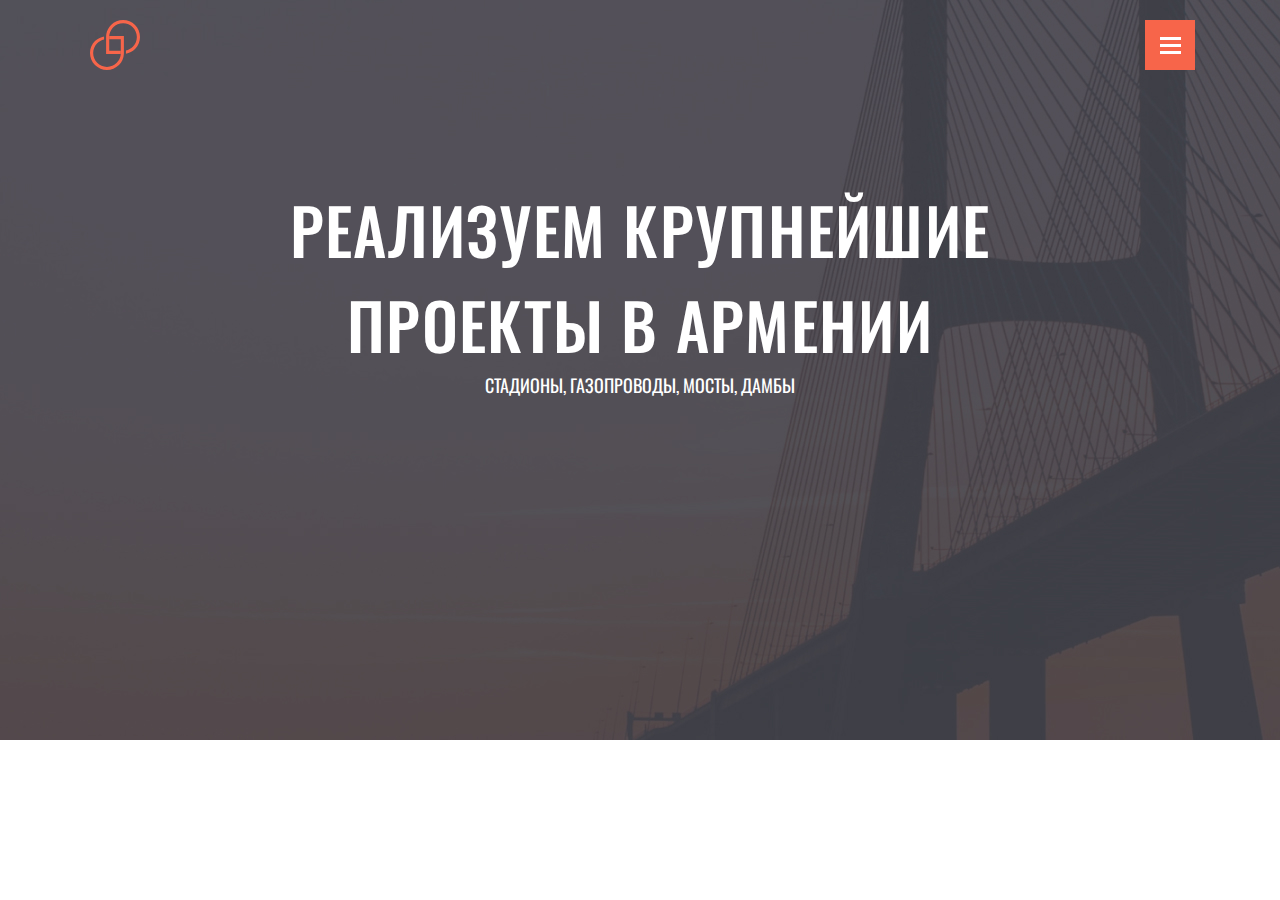
==== progect2/index.html @ 23e39723 "add week 6" ====
<!DOCTYPE html>
<html lang="en">
  <head>
    <meta charset="UTF-8" />
    <meta http-equiv="X-UA-Compatible" content="IE=edge" />
    <meta name="viewport" content="width=device-width, initial-scale=1.0" />
    <link rel="stylesheet" href="./css/style.css" />
    <link rel="stylesheet" href="./css/normalize.css" />
    <title>Site</title>
  </head>
  <body>
    <header class="header">
    <div class="container">
    <div class="header__title">
    <img src="./assets/logo.svg" alt="logo" class="logo">
    <button class="burger">
        <span class="burger__line"></span>
        <span class="burger__line"></span>
        <span class="burger__line"></span>
    </button>
    </div>
    <h1 class="h1">Реализуем крупнейшие проекты в Армении</h1>
    <h4 class="h4">Стадионы, газопроводы, мосты, дамбы</h4>
    </div>
</header>
  </body>
</html>
---- progect2/css/style.css ----
@import url('https://fonts.googleapis.com/css2?family=Open+Sans&family=Oswald:wght@400;500;700&display=swap');
html {
    box-sizing: border-box
}
*, *::before, ::after {
    box-sizing: inherit;
}
body {
    margin: 0; 
    font-family: 'Oswald', sans-serif;
    font-weight: 400;
}
.container {
    max-width: 1110px;
    margin: 0 auto;
}
:root {
    --accent-color: #F7654A;
    --dark-color: #404149;
    --gray-color: #999999;
    --white-color: #FFFFFF;
    background-color: ;
}
.text-h2 {
    font-family: 'Oswald', sans-serif;
    font-weight: 500;
    font-size: 36px;
    text-transform: uppercase;
}
.text-h3 {
    font-family: 'Oswald', sans-serif;
    font-weight: 500;
    font-size: 24px;
}
.text-h4 {
    font-family: 'Oswald', sans-serif;
    font-weight: 500;
    font-size: 21px;
}
.text-p {
    font-family: 'Open Sans', sans-serif;
    font-size: 16px;  
}
.text-p-rewiews {
    font-family: 'Open Sans', sans-serif;
    font-size: 14px;
    line-height: 21px; 
}
.header {
    min-height: 740px;
    background-image: url(../assets/first.jpg);
}
.header__title {
    padding-top: 20px;
    margin-bottom: 112px;
display: flex;
justify-content: space-between;
align-items: flex-end;
}
.logo {
    width: 60px;
    height: 50px;
}
.burger {
    width: 50px;
    height: 50px;
    cursor: pointer;
    padding: 0;
    background-color: #F7654A;
    border: none;
    display: flex;
    flex-direction: column;
    justify-content: center;
    align-items: center;
}
.burger__line {
    display: block;
    width: 21px;
    height: 3px;
    background-color: #FFFFFF;
    margin-bottom: 4px;
}
.burger__line:last-child {
    margin-bottom: 0;
}
.h1 {
    font-weight: 500;
    font-size: 64px;
    line-height: 95px;
text-align: center;
letter-spacing: 0.02em;
text-transform: uppercase;
max-width: 734px;
margin: 0 auto;
color: #FFFFFF;
}
.h4 {
font-style: 400;
font-weight: 400;
font-size: 18px;
line-height: 27px;
text-align: center;
text-transform: uppercase;
color: #FFFFFF;
margin: 0 auto;
}
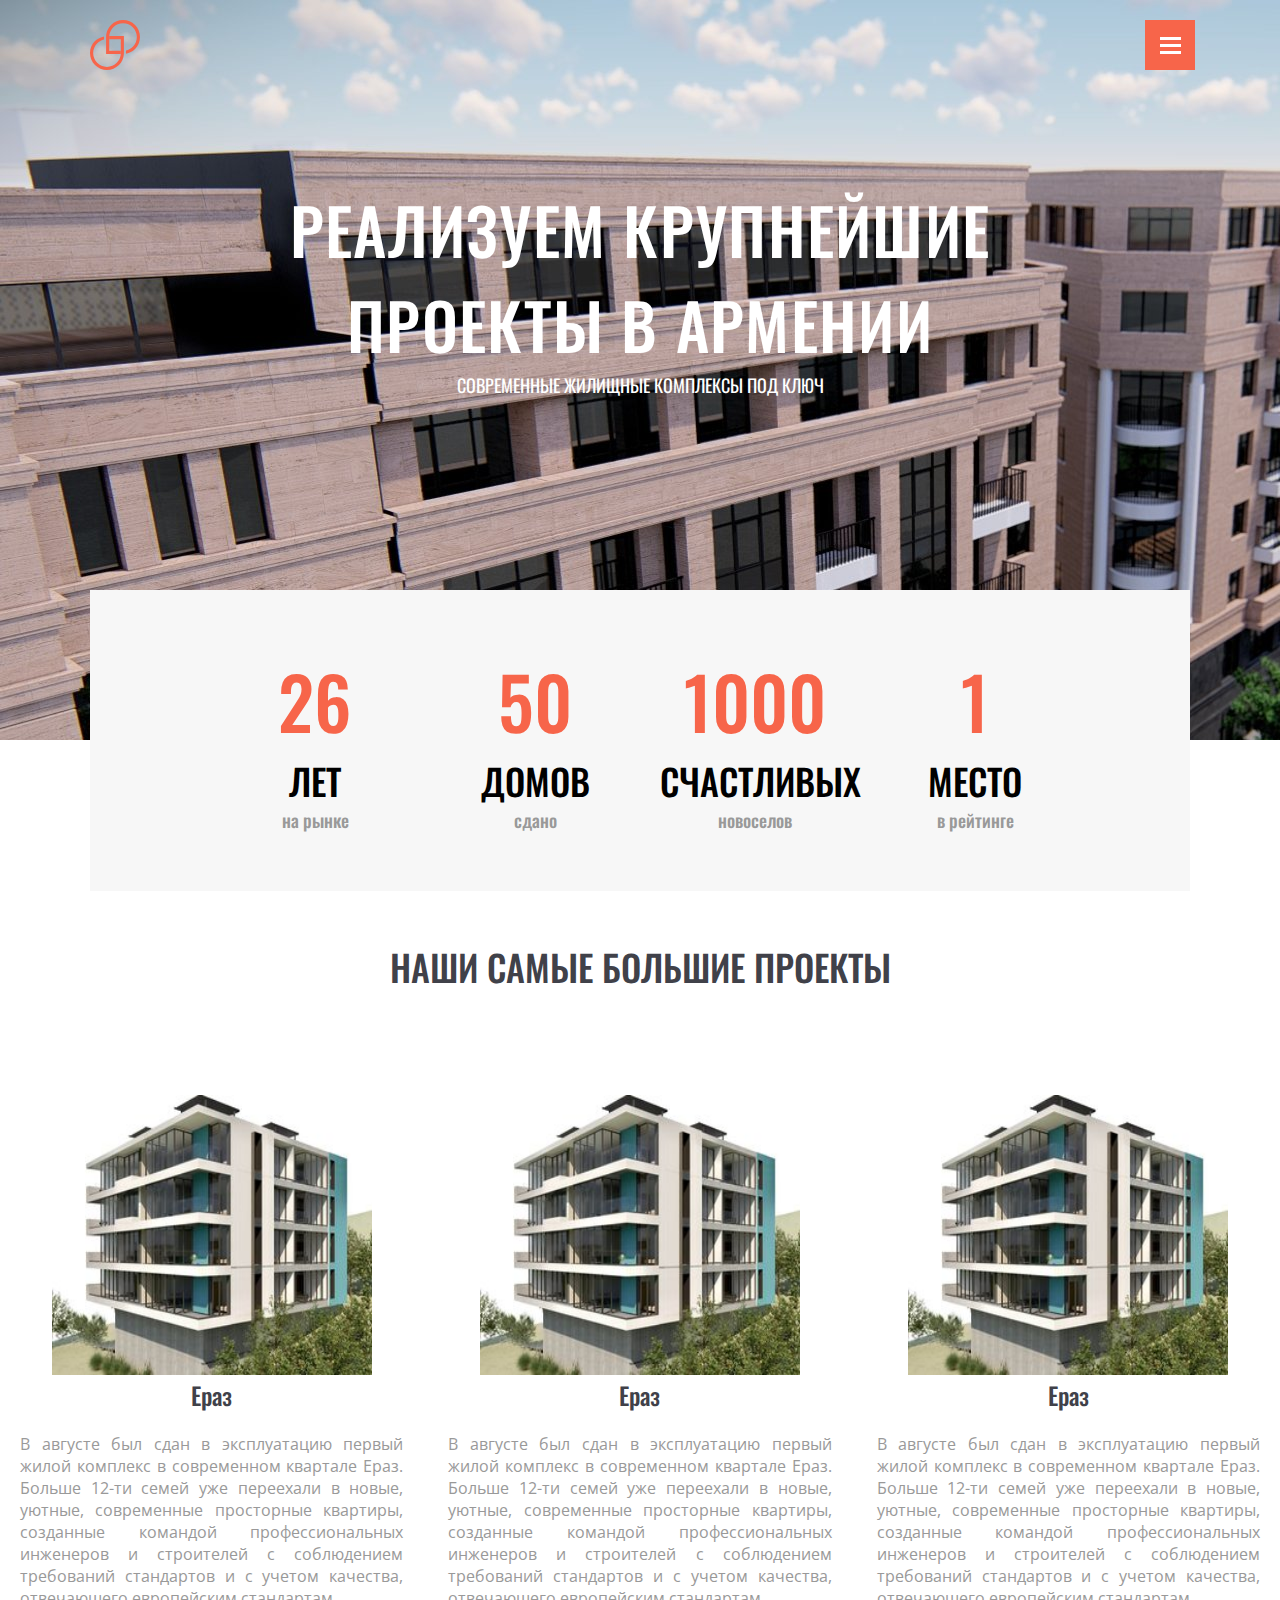
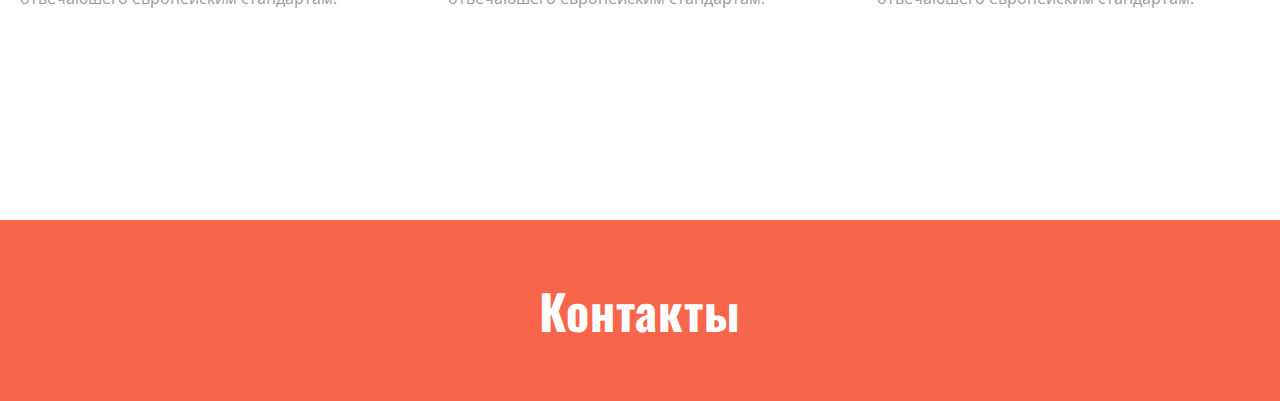
==== commit 5a576b84: "update part1 and part2" ====
--- a/progect2/index.html
+++ b/progect2/index.html
@@ -20,8 +20,58 @@
     </button>
     </div>
     <h1 class="h1">Реализуем крупнейшие проекты в Армении</h1>
-    <h4 class="h4">Стадионы, газопроводы, мосты, дамбы</h4>
+    <h4 class="h4">Современные жилищные комплексы под ключ</h4>
     </div>
 </header>
+<section class="about">
+  <div class="info">
+    <div class="container">
+      <div class="about__grid">
+        <div class="about__grid-item">
+          <h4 class="about__h4">26</h4>
+          <h5 class="about__h5">лет</h5>
+          <p class="about__p">на рынке</p>
+        </div>
+          <div class="about__grid-item">
+            <h4 class="about__h4">50</h4>
+            <h5 class="about__h5">домов</h5>
+            <p class="about__p">сдано</p>
+            </div>
+            <div class="about__grid-item">
+              <h4 class="about__h4">1000</h4>
+              <h5 class="about__h5">счастливых</h5>
+              <p class="about__p">новоселов</p>
+            </div>
+              <div class="about__grid-item">
+                <h4 class="about__h4">1</h4>
+                <h5 class="about__h5">место</h5>
+                <p class="about__p">в рейтинге</p>
+        </div>
+    </div>
+</div>
+  </div>
+
+  <div class="container__house">
+<h2 class="h2-header">Наши самые большие проекты</h2>
+<div class="house__grid-item">
+  <img src="../progect2/assets/zklittle.jpg" alt="house" class="img1">
+  <h3 class="h3">Ераз</h3>
+  <p class="text-p">В августе был сдан в эксплуатацию первый жилой комплекс в современном квартале Ераз. Больше 12-ти семей уже переехали в новые, уютные, современные просторные квартиры, созданные командой профессиональных инженеров и строителей с соблюдением требований стандартов и с учетом качества, отвечаюшего европейским стандартам.</p>
+</div>
+<div class="house__grid-item">
+  <img src="../progect2/assets/zklittle.jpg" alt="house" class="img1">
+  <h3 class="h3">Ераз</h3>
+  <p class="text-p">В августе был сдан в эксплуатацию первый жилой комплекс в современном квартале Ераз. Больше 12-ти семей уже переехали в новые, уютные, современные просторные квартиры, созданные командой профессиональных инженеров и строителей с соблюдением требований стандартов и с учетом качества, отвечаюшего европейским стандартам.</p>
+</div>
+<div class="house__grid-item">
+  <img src="../progect2/assets/zklittle.jpg" alt="house" class="img1">
+  <h3 class="h3">Ераз</h3>
+  <p class="text-p">В августе был сдан в эксплуатацию первый жилой комплекс в современном квартале Ераз. Больше 12-ти семей уже переехали в новые, уютные, современные просторные квартиры, созданные командой профессиональных инженеров и строителей с соблюдением требований стандартов и с учетом качества, отвечаюшего европейским стандартам.</p>
+</div>
+  </div>
+</section>
+<footer class="footer">
+  <h4 class="h4-footer">Контакты</h4>
+</footer>
   </body>
 </html>
--- a/progect2/css/style.css
+++ b/progect2/css/style.css
@@ -4,6 +4,11 @@
 }
 *, *::before, ::after {
     box-sizing: inherit;
+}
+h1, h2, h3, h4, h5, h6, p {
+    padding: 0;
+    margin: 0;
+
 }
 body {
     margin: 0; 
@@ -48,7 +53,9 @@
 }
 .header {
     min-height: 740px;
-    background-image: url(../assets/first.jpg);
+    background-image: url(../assets/zk.jpg);
+    /*opacity: 0.8;
+        filter: alpha(opacity=80); /*для IE8 и более ранних версий*/
 }
 .header__title {
     padding-top: 20px;
@@ -104,3 +111,120 @@
 color: #FFFFFF;
 margin: 0 auto;
 }
+.about {
+min-height: 1080px;
+position: relative;
+}
+.info {
+    position: absolute;
+    transform: translateX(-50%);
+    top: -150px;
+    left: 50%;
+    max-width: 1100px;
+    min-height: 300px;
+    width: 100%;
+    padding: 57px 130px;
+    background-color: #f7f7f7;
+}
+.about__grid {
+    display: grid;
+    grid-template-columns: repeat(4, 1fr);
+    justify-items: center;
+    gap: 30px;
+}
+.about__grid-item {
+    text-align: center;
+    width: 190px;
+}
+.about__h4 {
+    font-family: 'Oswald';
+font-style: normal;
+font-weight: 500;
+font-size: 72px;
+line-height: 107px;
+text-align: center;
+text-transform: uppercase;
+color: #F7654A;
+}
+.about__h5 {
+    font-family: 'Oswald';
+font-style: normal;
+font-weight: 500;
+font-size: 36px;
+line-height: 53px;
+text-align: center;
+text-transform: uppercase;
+}
+.about__p {
+    font-family: 'Oswald';
+font-style: normal;
+font-weight: 500;
+font-size: 18px;
+line-height: 27px;
+text-align: center;
+color: #999999;
+}
+/* тут должны быть настройки под media запрос */
+.container__house {
+    display: grid;
+    text-align: center;
+    padding-top: 200px;
+    grid-template-columns: 1fr 1f 1f;
+    grid-template-rows: 150px 350px auto 350px ;
+  grid-gap: 5px;
+}
+.h2-header {
+    grid-row: 1 / 2;
+    grid-column: 1 / 4;
+    font-family: 'Oswald';
+    font-style: normal;
+    font-weight: 500;
+    font-size: 36px;
+    line-height: 53px;
+    text-align: center;
+    text-transform: uppercase;
+    color: #404149;
+}
+.house__grid-item {
+}
+.img1 {
+    width: 320px;
+height: 280px;
+}
+.h3 {
+    font-family: 'Oswald';
+font-style: normal;
+font-weight: 500;
+font-size: 24px;
+line-height: 36px;
+color: #404149;
+}
+.text-p {
+    text-align: justify;
+    padding: 10px;
+    margin: 10px;
+    font-family: 'Open Sans';
+font-style: normal;
+font-weight: 400;
+font-size: 16px;
+line-height: 22px;
+color: #999999;
+}
+.footer {
+    display: flex;
+    align-items: center;
+    justify-content: center;
+height: 181px;
+    background-color: #F7654A;
+}
+.h4-footer {
+    font-family: 'Oswald';
+font-style: normal;
+font-weight: 700;
+font-size: 48px;
+line-height: 71px;
+letter-spacing: 0.02em;
+color: #FFFFFF;
+}
+
+
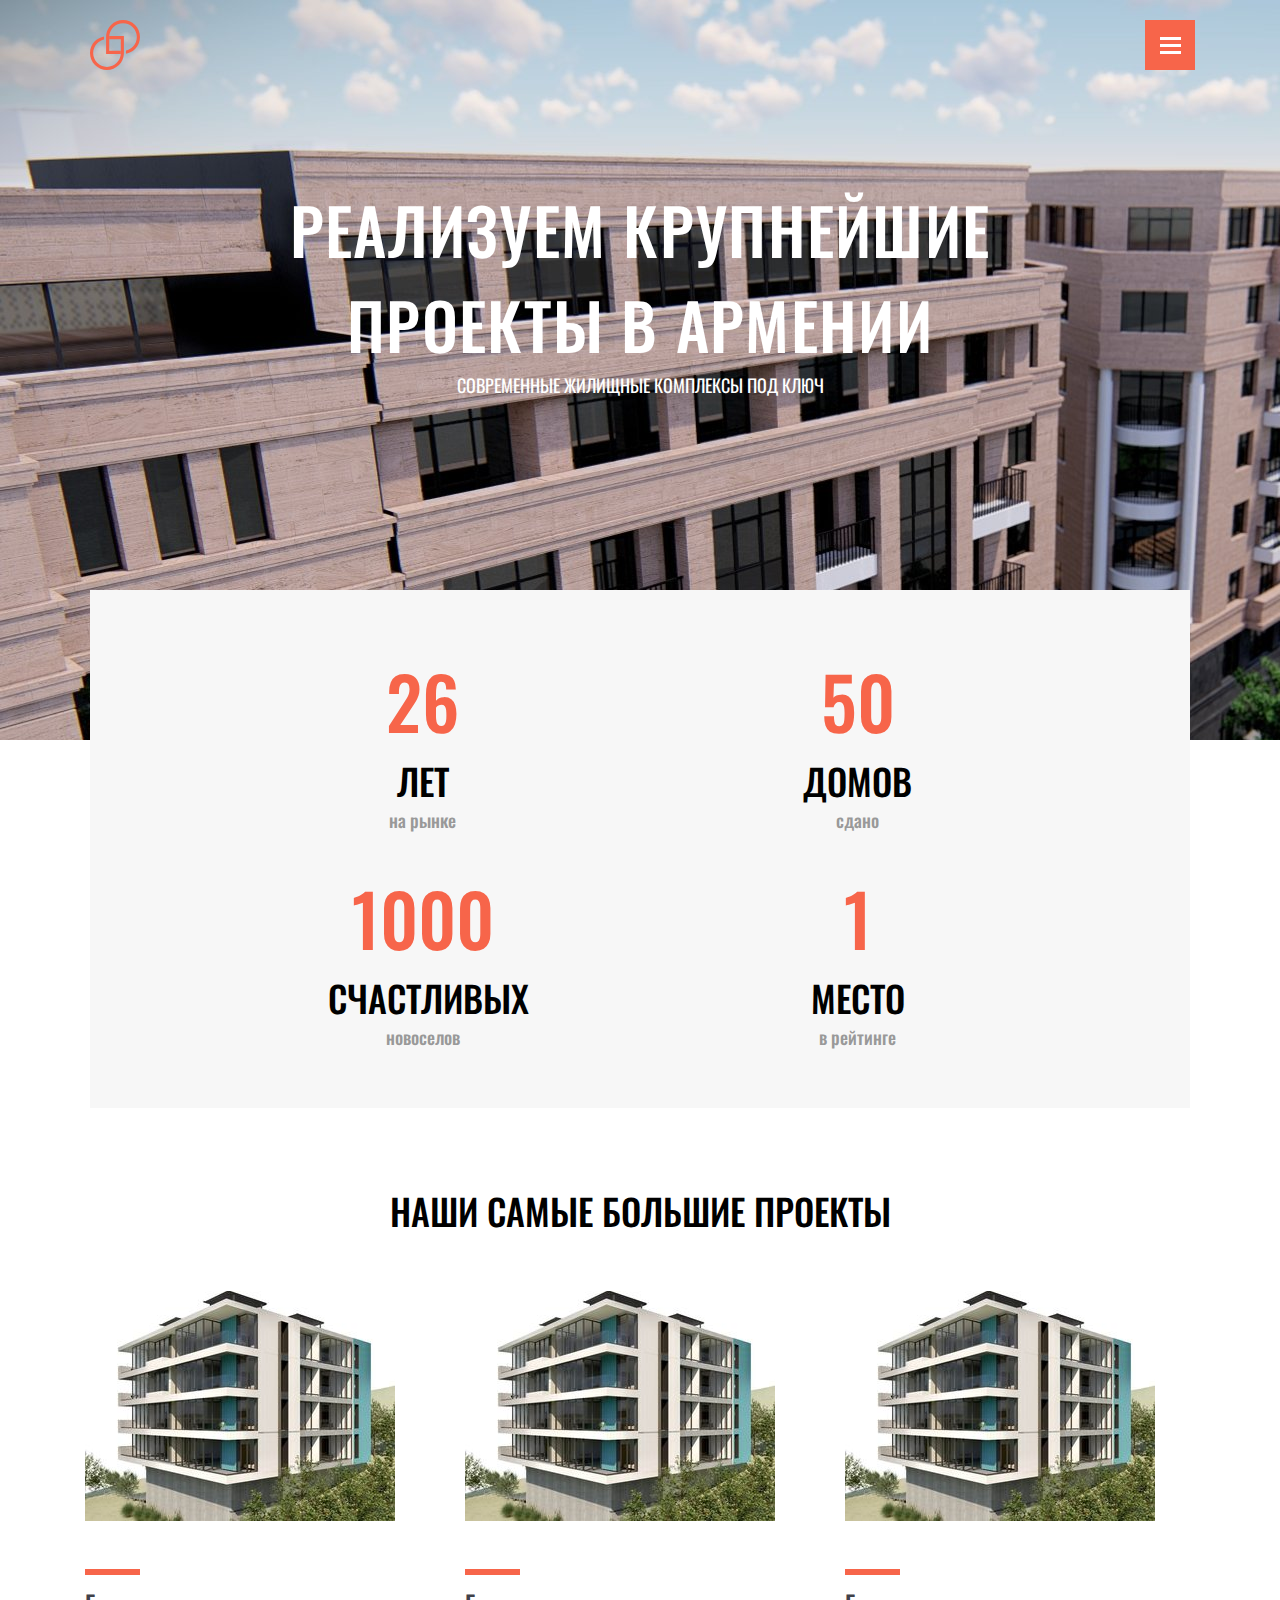
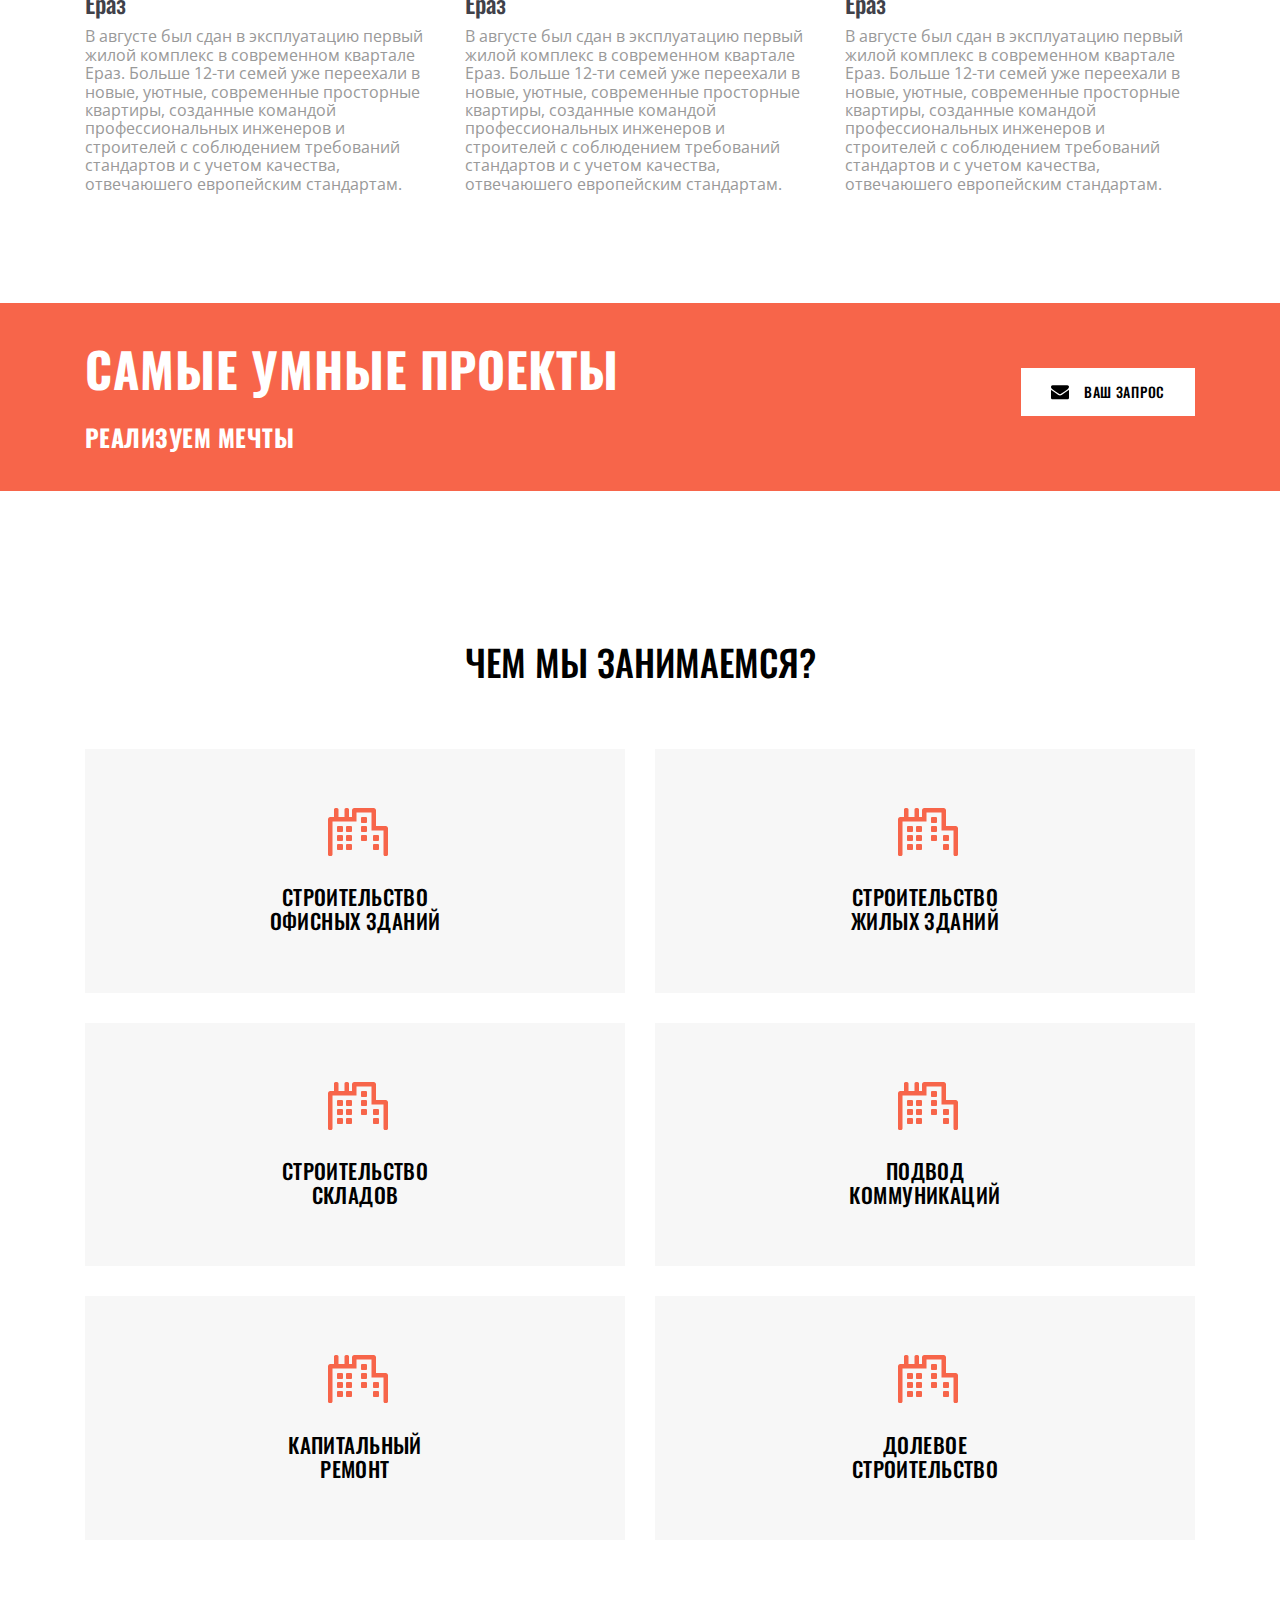
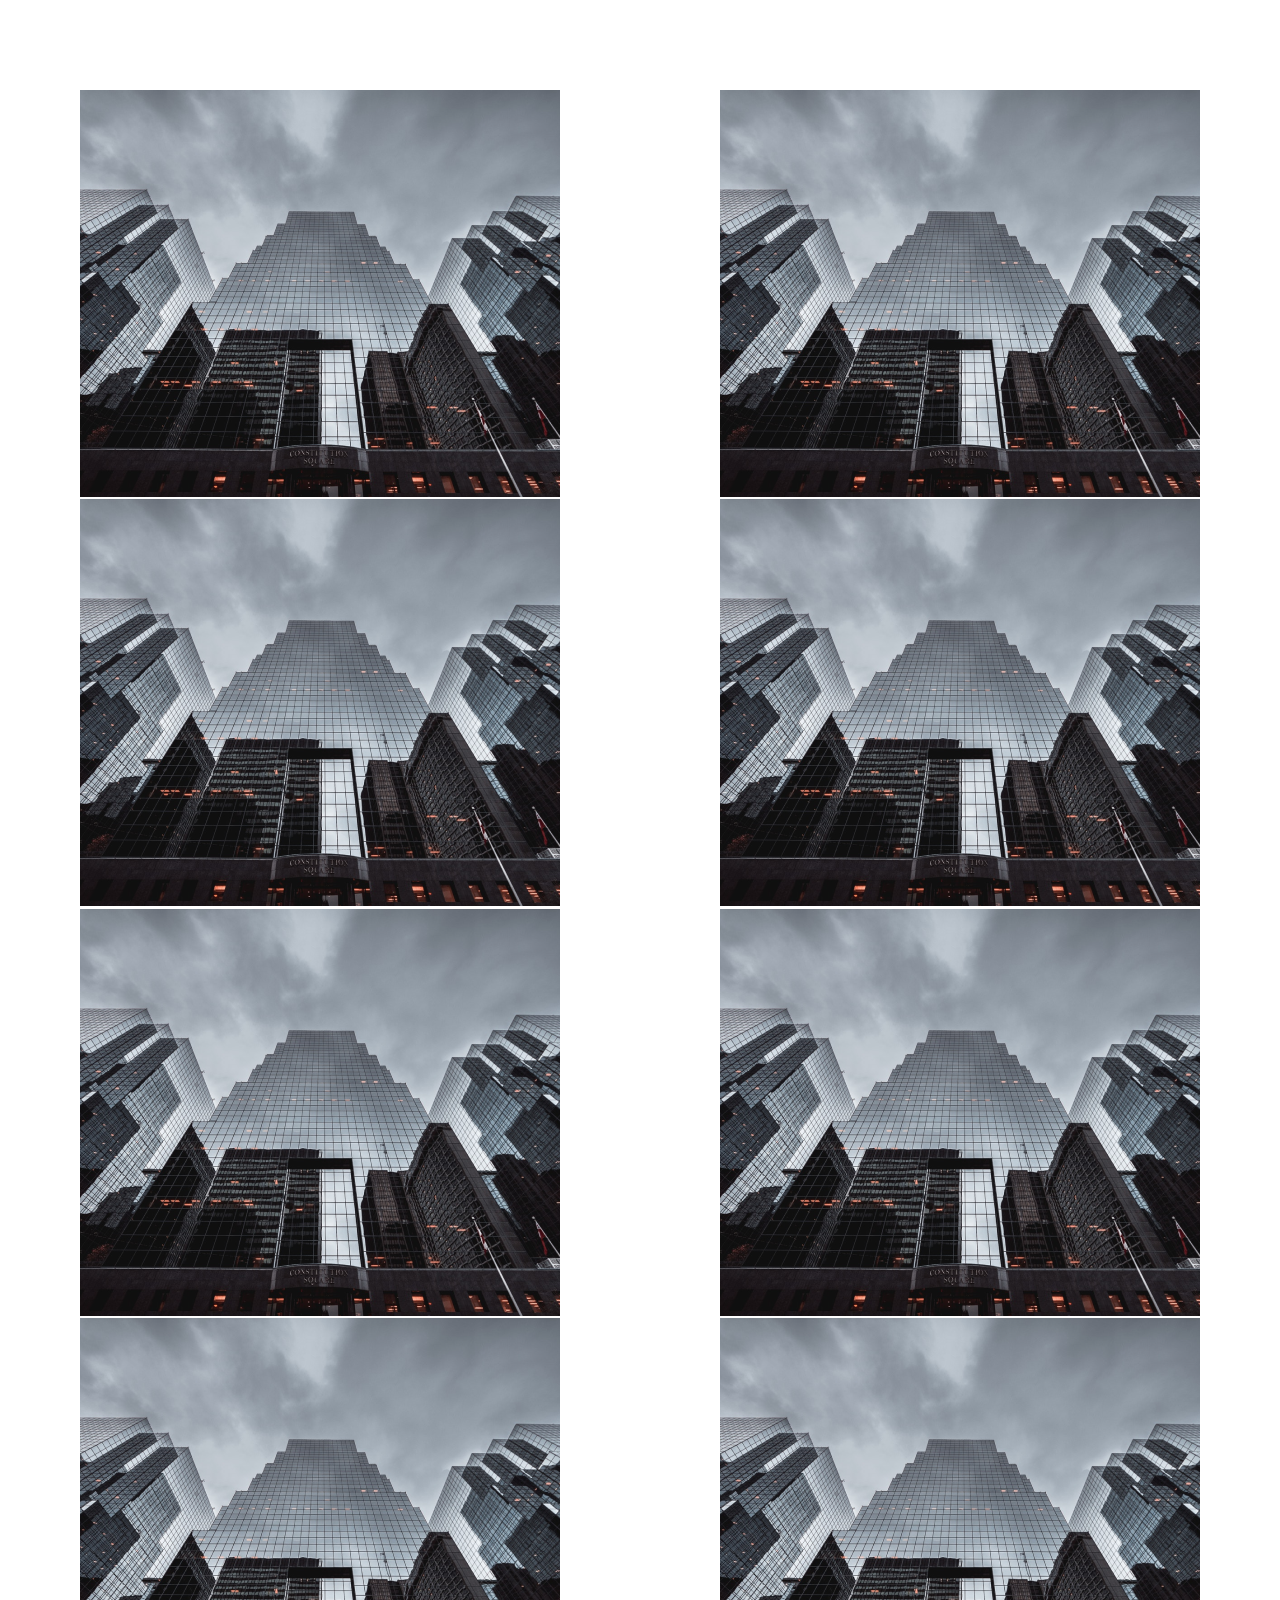
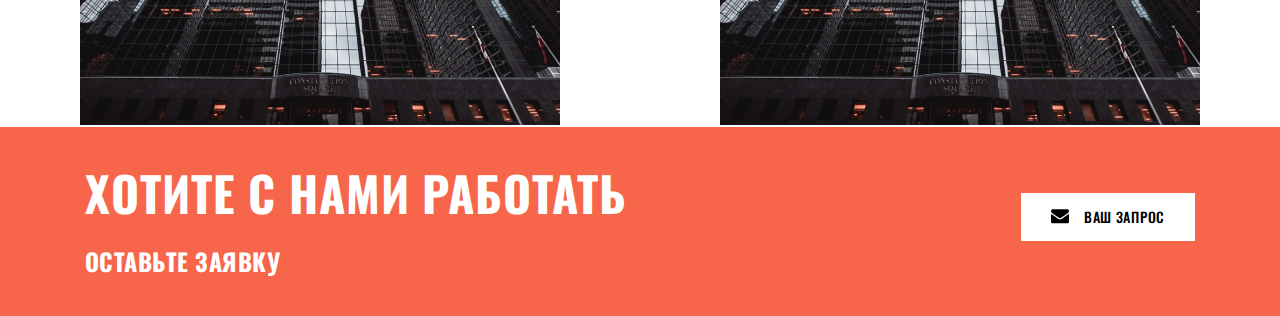
==== commit fd79aca2: "get adaptive and add new blocks week 7" ====
--- a/progect2/index.html
+++ b/progect2/index.html
@@ -1,18 +1,18 @@
 <!DOCTYPE html>
-<html lang="en">
+<html lang="ru">
   <head>
     <meta charset="UTF-8" />
     <meta http-equiv="X-UA-Compatible" content="IE=edge" />
     <meta name="viewport" content="width=device-width, initial-scale=1.0" />
-    <link rel="stylesheet" href="./css/style.css" />
-    <link rel="stylesheet" href="./css/normalize.css" />
+    <link rel="stylesheet" href="css/style.css" />
+    <link rel="stylesheet" href="css/normalize.css" />
     <title>Site</title>
   </head>
   <body>
     <header class="header">
     <div class="container">
     <div class="header__title">
-    <img src="./assets/logo.svg" alt="logo" class="logo">
+    <img src="assets/logo.svg" alt="logo" class="logo">
     <button class="burger">
         <span class="burger__line"></span>
         <span class="burger__line"></span>
@@ -50,28 +50,120 @@
     </div>
 </div>
   </div>
-
   <div class="container__house">
-<h2 class="h2-header">Наши самые большие проекты</h2>
-<div class="house__grid-item">
-  <img src="../progect2/assets/zklittle.jpg" alt="house" class="img1">
-  <h3 class="h3">Ераз</h3>
-  <p class="text-p">В августе был сдан в эксплуатацию первый жилой комплекс в современном квартале Ераз. Больше 12-ти семей уже переехали в новые, уютные, современные просторные квартиры, созданные командой профессиональных инженеров и строителей с соблюдением требований стандартов и с учетом качества, отвечаюшего европейским стандартам.</p>
+<h2 class="text-h2 project-h2">Наши самые большие проекты</h2>
+<div class="about__flex">
+<div class="about__flex-item">
+  <img class="project-img" src="assets/zklittle.jpg" alt="house">
+  <div class="rectangle"></div>
+  <h3 class="text-h3 project-h3">Ераз</h3>
+  <p class="text-p project-p">В августе был сдан в эксплуатацию первый жилой комплекс в современном квартале Ераз. Больше 12-ти семей уже переехали в новые, уютные, современные просторные квартиры, созданные командой профессиональных инженеров и строителей с соблюдением требований стандартов и с учетом качества, отвечаюшего европейским стандартам.</p>
 </div>
-<div class="house__grid-item">
-  <img src="../progect2/assets/zklittle.jpg" alt="house" class="img1">
-  <h3 class="h3">Ераз</h3>
-  <p class="text-p">В августе был сдан в эксплуатацию первый жилой комплекс в современном квартале Ераз. Больше 12-ти семей уже переехали в новые, уютные, современные просторные квартиры, созданные командой профессиональных инженеров и строителей с соблюдением требований стандартов и с учетом качества, отвечаюшего европейским стандартам.</p>
+<div class="about__flex-item">
+  <img class="project-img" src="assets/zklittle.jpg" alt="house">
+  <div class="rectangle"></div>
+  <h3 class="text-h3 project-h3">Ераз</h3>
+  <p class="text-p project-p">В августе был сдан в эксплуатацию первый жилой комплекс в современном квартале Ераз. Больше 12-ти семей уже переехали в новые, уютные, современные просторные квартиры, созданные командой профессиональных инженеров и строителей с соблюдением требований стандартов и с учетом качества, отвечаюшего европейским стандартам.</p>
 </div>
-<div class="house__grid-item">
-  <img src="../progect2/assets/zklittle.jpg" alt="house" class="img1">
-  <h3 class="h3">Ераз</h3>
-  <p class="text-p">В августе был сдан в эксплуатацию первый жилой комплекс в современном квартале Ераз. Больше 12-ти семей уже переехали в новые, уютные, современные просторные квартиры, созданные командой профессиональных инженеров и строителей с соблюдением требований стандартов и с учетом качества, отвечаюшего европейским стандартам.</p>
+<div class="about__flex-item">
+  <img class="project-img" src="assets/zklittle.jpg" alt="house">
+  <div class="rectangle"></div>
+  <h3 class="text-h3 project-h3">Ераз</h3>
+  <p class="text-p project-p">В августе был сдан в эксплуатацию первый жилой комплекс в современном квартале Ераз. Больше 12-ти семей уже переехали в новые, уютные, современные просторные квартиры, созданные командой профессиональных инженеров и строителей с соблюдением требований стандартов и с учетом качества, отвечаюшего европейским стандартам.</p>
 </div>
+</div>
+</div>
+</section>
+<section class="request">
+  <div class="container">
+    <div class="request__flex">
+      <div class="request__flex-left">
+        <h4 class="request__h4">Самые умные проекты</h4>
+        <h5 class="request__h5">Реализуем мечты</h5>
+      </div>
+      <div class="request__flex-right">
+        <button class="request__btn">
+       <img src="assets/letter.svg" alt="Envelope" class="request__icon">
+       Ваш запрос
+        </button>
+      </div>
+    </div>
   </div>
 </section>
-<footer class="footer">
-  <h4 class="h4-footer">Контакты</h4>
-</footer>
+<section class="services">
+  <div class="container">
+    <h2 class="text-h2 section__h2">Чем мы занимаемся?</h2>
+    <div class="services__grid">
+      <div class="services__grid-item">
+        <img class="services__icon" src="assets/house.svg" alt="logo">
+        <h4 class="text-h4 services__h4">Строительство офисных зданий</h4>
+      </div>
+      <div class="services__grid-item">
+        <img class="services__icon" src="assets/house.svg" alt="logo">
+        <h4 class="text-h4 services__h4">Строительство жилых зданий</h4>
+      </div>
+      <div class="services__grid-item">
+        <img class="services__icon" src="assets/house.svg" alt="logo">
+        <h4 class="text-h4 services__h4">Строительство складов</h4>
+      </div>
+      <div class="services__grid-item">
+        <img class="services__icon" src="assets/house.svg" alt="logo">
+        <h4 class="text-h4 services__h4">Подвод коммуникаций</h4>
+      </div>
+      <div class="services__grid-item">
+        <img class="services__icon" src="assets/house.svg" alt="logo">
+        <h4 class="text-h4 services__h4">Капитальный ремонт</h4>
+      </div>
+      <div class="services__grid-item">
+        <img class="services__icon" src="assets/house.svg" alt="logo">
+        <h4 class="text-h4 services__h4">Долевое строительство</h4>
+      </div>
+    </div>
+  </div>
+</section>
+<section class="portfolio">
+  <div class="portfolio__grid">
+    <div class="portfolio__grid-item">
+      <img class="portfolio__img" src="assets/portfolio1.png" alt="portfolio" >
+  </div>
+    <div class="portfolio__grid-item">
+      <img class="portfolio__img" src="assets/portfolio1.png" alt="portfolio" >
+  </div>
+    <div class="portfolio__grid-item">
+      <img class="portfolio__img" src="assets/portfolio1.png" alt="portfolio" >
+  </div>
+    <div class="portfolio__grid-item">
+      <img class="portfolio__img" src="assets/portfolio1.png" alt="portfolio" >
+  </div>
+    <div class="portfolio__grid-item">
+      <img class="portfolio__img" src="assets/portfolio1.png" alt="portfolio" >
+  </div>
+    <div class="portfolio__grid-item">
+      <img class="portfolio__img" src="assets/portfolio1.png" alt="portfolio" >
+  </div>
+    <div class="portfolio__grid-item">
+      <img class="portfolio__img" src="assets/portfolio1.png" alt="portfolio" >
+  </div>
+    <div class="portfolio__grid-item">
+      <img class="portfolio__img" src="assets/portfolio1.png" alt="portfolio" >
+  </div>
+</div>
+</section>
+<section class="request">
+  <div class="container">
+    <div class="request__flex">
+      <div class="request__flex-left">
+        <h4 class="request__h4">Хотите с нами работать</h4>
+        <h5 class="request__h5">Оставьте заявку</h5>
+      </div>
+      <div class="request__flex-right">
+        <button class="request__btn">
+       <img src="assets/letter.svg" alt="Envelope" class="request__icon">
+       Ваш запрос
+        </button>
+      </div>
+    </div>
+  </div>
+</section>
   </body>
 </html>
--- a/progect2/css/style.css
+++ b/progect2/css/style.css
@@ -5,10 +5,13 @@
 *, *::before, ::after {
     box-sizing: inherit;
 }
+.img {
+    display: block;
+    max-width: 100%;
+}
 h1, h2, h3, h4, h5, h6, p {
     padding: 0;
     margin: 0;
-
 }
 body {
     margin: 0; 
@@ -24,7 +27,6 @@
     --dark-color: #404149;
     --gray-color: #999999;
     --white-color: #FFFFFF;
-    background-color: ;
 }
 .text-h2 {
     font-family: 'Oswald', sans-serif;
@@ -41,6 +43,7 @@
     font-family: 'Oswald', sans-serif;
     font-weight: 500;
     font-size: 21px;
+    letter-spacing: 00.02em;
 }
 .text-p {
     font-family: 'Open Sans', sans-serif;
@@ -53,9 +56,7 @@
 }
 .header {
     min-height: 740px;
-    background-image: url(../assets/zk.jpg);
-    /*opacity: 0.8;
-        filter: alpha(opacity=80); /*для IE8 и более ранних версий*/
+    background-image: url(../assets/zk.jpg);  
 }
 .header__title {
     padding-top: 20px;
@@ -101,8 +102,13 @@
 margin: 0 auto;
 color: #FFFFFF;
 }
+@media screen and (max-width: 380px) {
+    .h1 {
+        font-size: 40px;
+        line-height: 60px;
+    }
+}
 .h4 {
-font-style: 400;
 font-weight: 400;
 font-size: 18px;
 line-height: 27px;
@@ -112,6 +118,7 @@
 margin: 0 auto;
 }
 .about {
+    padding-top: 250px;
 min-height: 1080px;
 position: relative;
 }
@@ -164,67 +171,186 @@
 text-align: center;
 color: #999999;
 }
-/* тут должны быть настройки под media запрос */
-.container__house {
-    display: grid;
+@media screen and (max-width: 1280px) {
+    .about__grid { 
+        grid-template-columns: repeat(2, 1fr);
+        grid-template-rows: repeat(2, 1fr);
+    }
+}
+@media screen and (max-width: 768px) {
+    .info {
+        position: relative;
+        padding: 30px 0;
+    }
+    .about__grid { 
+        grid-template-columns: repeat(1, 1fr);
+        grid-template-rows: repeat(4, 1fr);
+    }
+}
+.project-h2 {
     text-align: center;
-    padding-top: 200px;
-    grid-template-columns: 1fr 1f 1f;
-    grid-template-rows: 150px 350px auto 350px ;
-  grid-gap: 5px;
-}
-.h2-header {
-    grid-row: 1 / 2;
-    grid-column: 1 / 4;
-    font-family: 'Oswald';
-    font-style: normal;
-    font-weight: 500;
-    font-size: 36px;
-    line-height: 53px;
-    text-align: center;
-    text-transform: uppercase;
+    margin-bottom: 60px;
+}
+.about__flex {
+    display: flex;
+   justify-content: center;
+}
+.about__flex-item {
+    max-width: 350px;
+    margin-right: 30px;
+}
+.about__flex-item:last-child {
+    margin-right: 0;
+}
+.project-img {
+    margin-bottom: 45px;
+}
+.rectangle {
+    width: 55px;
+    height: 6px;
+background-color: #F7654A;
+margin-bottom: 15px;
+}
+.project-h3 {
     color: #404149;
-}
-.house__grid-item {
-}
-.img1 {
-    width: 320px;
-height: 280px;
-}
-.h3 {
-    font-family: 'Oswald';
-font-style: normal;
-font-weight: 500;
-font-size: 24px;
-line-height: 36px;
-color: #404149;
-}
-.text-p {
-    text-align: justify;
-    padding: 10px;
-    margin: 10px;
-    font-family: 'Open Sans';
-font-style: normal;
-font-weight: 400;
-font-size: 16px;
-line-height: 22px;
-color: #999999;
-}
-.footer {
+    margin-bottom: 10px;
+}
+.project-p {
+    color: #999999;
+}
+@media screen and (max-width: 1280px) {
+    .about {
+        padding: 450px 15px 110px 15px;
+    }
+}
+@media screen and (max-width: 768px) {
+    .about {
+        padding-top: 120px;
+        padding-bottom: 80px;
+    }
+    .about__flex {
+        flex-direction: column;
+        align-items: center;
+    }
+    .about__flex-item {
+        margin-right: 0;
+        margin-bottom: 30px;
+    }
+}
+.request {
+    background-color: #F7654A;
+    padding-top: 30px;
+    padding-bottom: 40px;
+}
+.request__flex {
     display: flex;
+    justify-content: space-between;
     align-items: center;
-    justify-content: center;
-height: 181px;
-    background-color: #F7654A;
-}
-.h4-footer {
-    font-family: 'Oswald';
-font-style: normal;
-font-weight: 700;
+}
+.request__flex-left {
+    color: #FFFFFF;
+}
+.request__h4 {
+font-weight: bold;
+text-transform: uppercase;
 font-size: 48px;
 line-height: 71px;
 letter-spacing: 0.02em;
-color: #FFFFFF;
-}
-
-
+margin-bottom: 20px;
+}
+.request__h5 {
+font-weight: bold;
+text-transform: uppercase;
+font-size: 24px;
+letter-spacing: 0.02em;
+}
+.request__btn {
+    border: none;
+    background-color: #FFFFFF;
+    display: flex;
+    align-items: center;
+    text-transform: uppercase;
+    font-family: 'Oswald';
+font-weight: 500;
+font-size: 14px;
+line-height: 20px;
+letter-spacing: 0.05em;
+padding: 14px 30px;
+}
+.request__icon {
+    margin-right: 15px;
+}
+@media screen and (max-width: 1280px) {
+    .request {
+        padding-left: 15px;
+        padding-right: 15px;
+    }
+}
+@media screen and (max-width: 768px) {
+    .request__flex {
+        flex-wrap: wrap;
+    }
+}
+.services {
+    padding: 150px 0;
+}
+.section__h2 {
+    text-align: center;
+    margin-bottom: 66px;
+}
+.services__h4 {
+text-align: center;
+margin: 0 auto;
+max-width: 172px;
+text-transform: uppercase;
+}
+.services__grid {
+    display: grid;
+    grid-template-columns: repeat(3, 1fr);
+    grid-template-rows: repeat(2, 1fr);
+    gap: 30px;
+    justify-items: center;
+}
+.services__grid-item {
+padding: 59px 0;
+background-color: #f7f7f7;
+width: 350px;
+}
+.services__icon {
+margin-left: 45%;
+margin-bottom: 5%;
+}
+@media screen and (max-width: 1280px) {
+  .services {
+padding-left: 15px;
+padding-right: 15px;
+  }  
+  .services__grid {
+    grid-template-columns: repeat(2, 1fr);
+    grid-template-rows: repeat(3, 1fr);
+  }
+  .services__grid-item {
+width: 100%;
+  }
+}
+@media screen and (max-width: 768px) {
+    .services__grid {
+        grid-template-columns: repeat(1, 1fr);
+      }  
+}
+.portfolio__grid {
+    display: grid;
+    grid-template-columns: repeat(4, 1fr);
+    justify-items: center;
+    gap: 0;
+}
+@media screen and (max-width: 1280px) {
+    .portfolio__grid {
+        grid-template-columns: repeat(2, 1fr);     
+  }
+}
+  @media screen and (max-width: 768px) {
+    .portfolio__grid {
+    grid-template-columns: repeat(1, 1fr);
+  }
+}